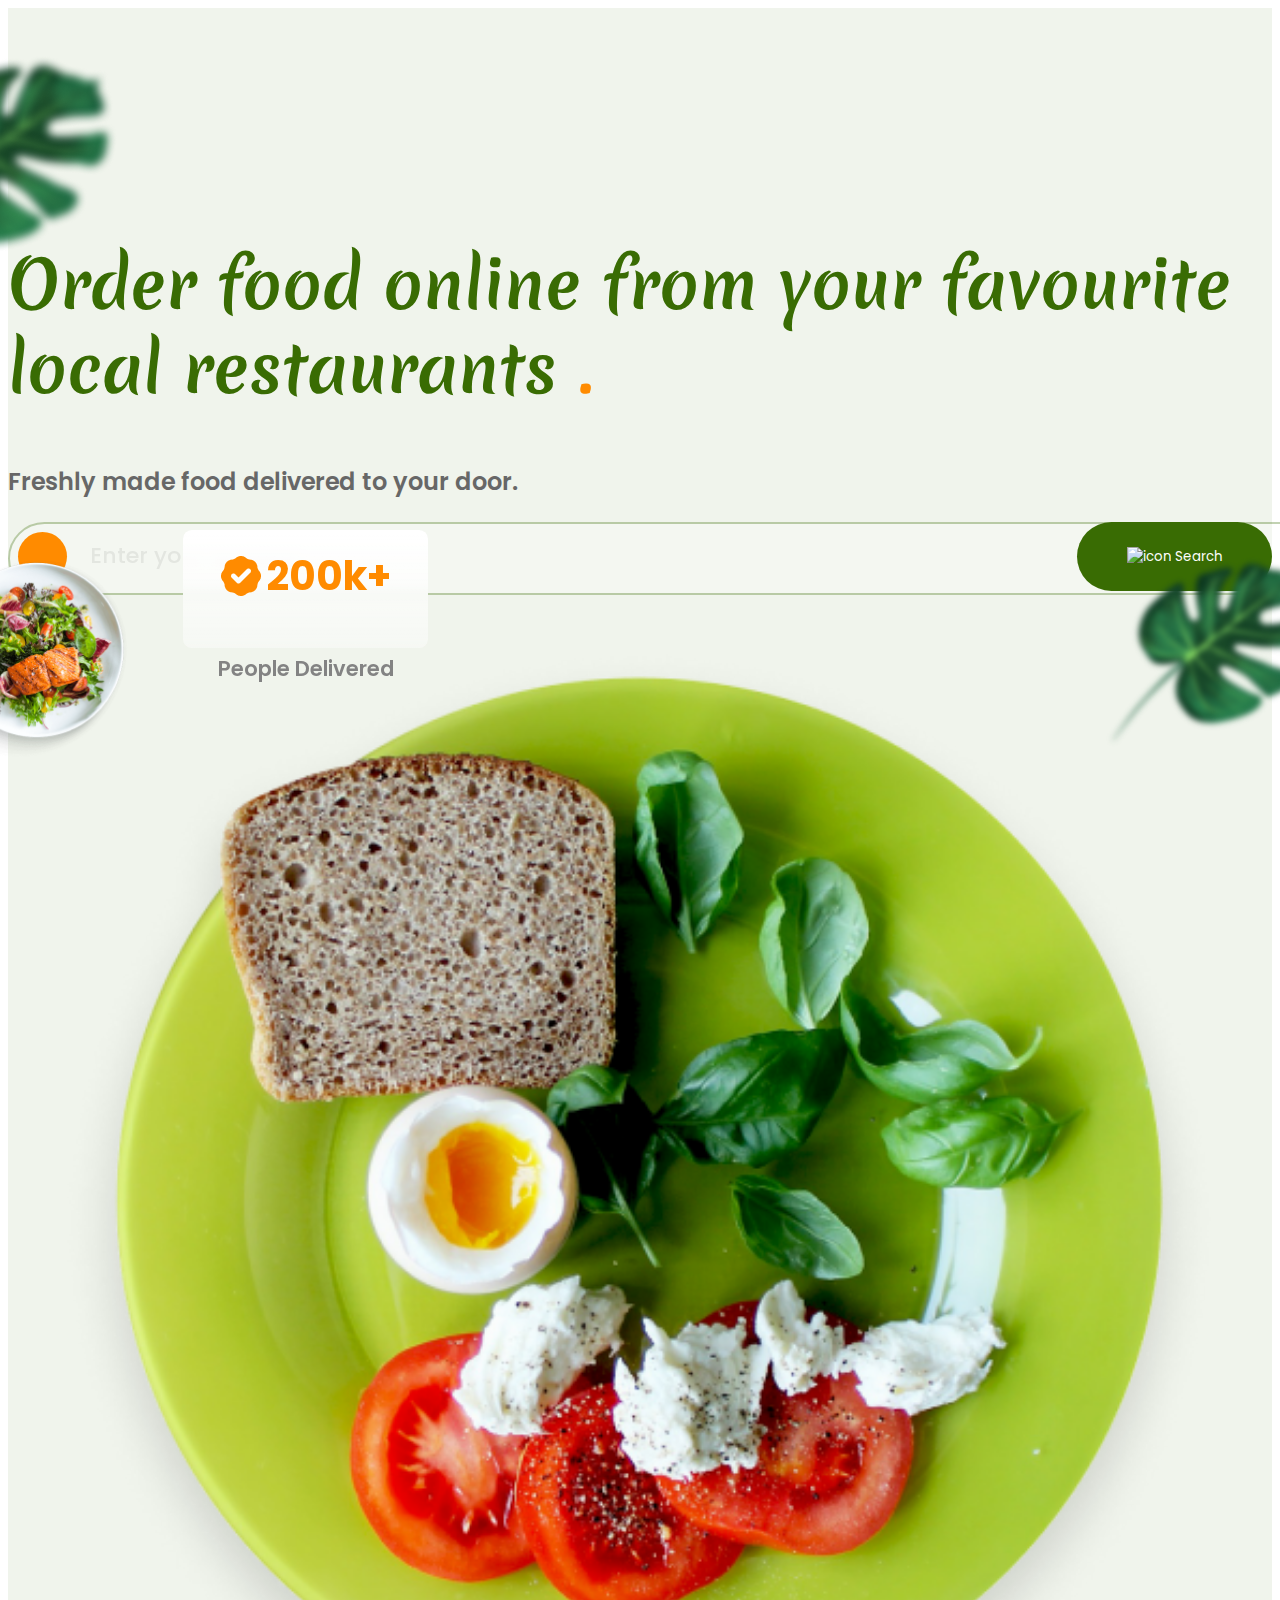
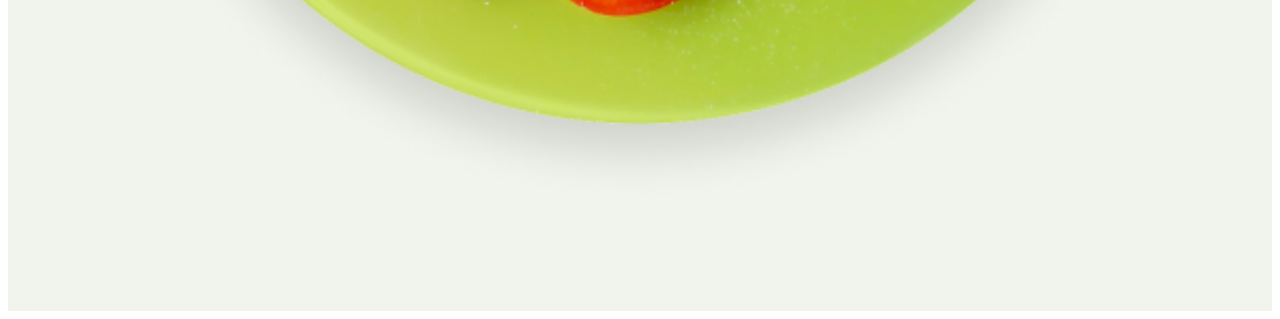
==== inedx.html @ 65acaadd "first commit" ====
<!DOCTYPE html>
<html lang="en">

<head>
    <meta charset="UTF-8">
    <meta http-equiv="X-UA-Compatible" content="IE=edge">
    <meta name="viewport" content="width=device-width, initial-scale=1.0">
    <link rel="stylesheet" href="./style.css">
    <link href="https://cdn.jsdelivr.net/npm/bootstrap@5.0.2/dist/css/bootstrap.min.css" rel="stylesheet"
        integrity="sha384-EVSTQN3/azprG1Anm3QDgpJLIm9Nao0Yz1ztcQTwFspd3yD65VohhpuuCOmLASjC" crossorigin="anonymous">
    <title>FoodTime</title>
</head>

<body>
    <section class="banner">
        <div class="container">
            <div class="row align-items-center">
                <div class="col-md-7 col-sm-12">
                    <div class="banner-left">
                        <img class="banner-left-leaf"
                            src="./assets/leaf.png" alt="">
                        <h2>Order food online from your favourite local restaurants <span>.</span> </h2>
                        <p>Freshly made food delivered to your door.</p>
                        <form class="search-bar">
                            <input type="text" placeholder="Enter your location">
                            <div class="blank-area"></div>
                            <button type="submit"> <img src="./assets/search.png" alt="icon"> Search</button>
                        </form>
                    </div>
                </div>
                <div class="col-md-5 col-sm-12">
                    <div class="banner-right">
                        <div class="banner-img">
                            <div class="delivered-info">
                                <div class="count">
                                    <img src="./assets/Vector.png" alt="check">
                                    <h4> 200k+</h4>
                                </div>
                                <span>People Delivered</span>
                            </div>
                            <div class="food-plate">
                                <img src="./assets/plate.png" alt="">
                            </div>
                            <div class="leaf">
                                <img src="./assets/leaf-two.png" alt="">
                            </div>

                            <img src="./assets/image 1.png" alt="">
                        </div>
                    </div>
                </div>
            </div>
        </div>
    </section>

    <script src="https://cdn.jsdelivr.net/npm/bootstrap@5.0.2/dist/js/bootstrap.bundle.min.js"
        integrity="sha384-MrcW6ZMFYlzcLA8Nl+NtUVF0sA7MsXsP1UyJoMp4YLEuNSfAP+JcXn/tWtIaxVXM"
        crossorigin="anonymous"></script>
</body>

</html>
---- style.css ----
@import url('https://fonts.googleapis.com/css2?family=Merienda:wght@300;400;500;600;700;800;900&display=swap');
@import url('https://fonts.googleapis.com/css2?family=Poppins:wght@300;400;500;600;700;800&display=swap');

.banner {
    background: #F0F4EC;
    padding: 180px 0px 60px 0px;
}

.banner-left h2 {
    font-family: 'Merienda';
    font-style: normal;
    font-weight: 700;
    font-size: 65px;
    line-height: 130%;
    color: #396C03;
}
.banner-left{
    position: relative;
}
.banner-left-leaf {
    position: absolute;
    top: -280px;
    left: -100px;
}

.banner-left p {
    font-family: 'Poppins', sans-serif;
    font-style: normal;
    font-weight: 600;
    font-size: 24px;
    line-height: 140%;
    color: #676767;
}

.banner-left h2 span {
    color: #FF8B00;
}

.banner-img {
    position: relative;
    z-index: 1;
}

.banner-img img {
    width: 100%;
}

form.search-bar {
    position: relative;
}

form.search-bar input {
    width: 100%;
    opacity: 0.3;
    border: 2px solid #396C03;
    border-radius: 120px;
    height: 69px;padding: 0px 80px;
}

form.search-bar input::placeholder {
    font-family: 'Poppins';
    font-style: normal;
    font-weight: 500;
    font-size: 22px;
    line-height: 170%;
    color: #C7C7C7;
}
.blank-area {
    height: 49px;
    width: 49px;
    background: #ff8b00;
    position: absolute;
    left: 10px;
    top: 10px;
    border-radius: 50%;
}
.search-bar button {
    font-family: 'Poppins';
    position: absolute;
    right: 0;
    top: 0px;height: 69px;
    border-radius: 50px;
    background: #396c03;
    color: #fff;
    border: none;
    padding: 0px 50px;

}

.delivered-info {
    position: absolute;
    box-sizing: border-box;
    position: absolute;
    width: 245px;
    height: 118px;
    display: flex;
    flex-direction: column;
    justify-content: center;
    align-items: center;
    background: linear-gradient(180deg, #FFFFFF 0%, rgba(255, 255, 255, 0.4) 100%);
    backdrop-filter: blur(6px);
    border-radius: 8.86914px;
    left: 175px;
    top: -65px;
}

.delivered-info h4 {
    font-family: 'Poppins', sans-serif;
    font-style: normal;
    font-weight: 700;
    font-size: 40px;
    line-height: 130%;
    color: #FF8B00;
}

.delivered-info span {
    font-family: 'Poppins';
    font-style: normal;
    font-weight: 600;
    font-size: 21px;
    line-height: 130%;
    text-align: center;
    color: #838383;

}

.count {
    display: flex;
    justify-content: center;
    align-items: center;
    gap: 5px;
}

.food-plate {
    position: absolute;
    z-index: -1;
    height: 200px;
    width: 200px;
    left: -80px;
    top: -35px;
}

.food-plate img {
    width: 100%;
}

.leaf {
    position: absolute;
    z-index: -1;
    width: 288px;
    height: 288px;
    right: -63px;
    filter: blur(2.5px);
    transform: rotate(5deg);
    top: -100px;
}
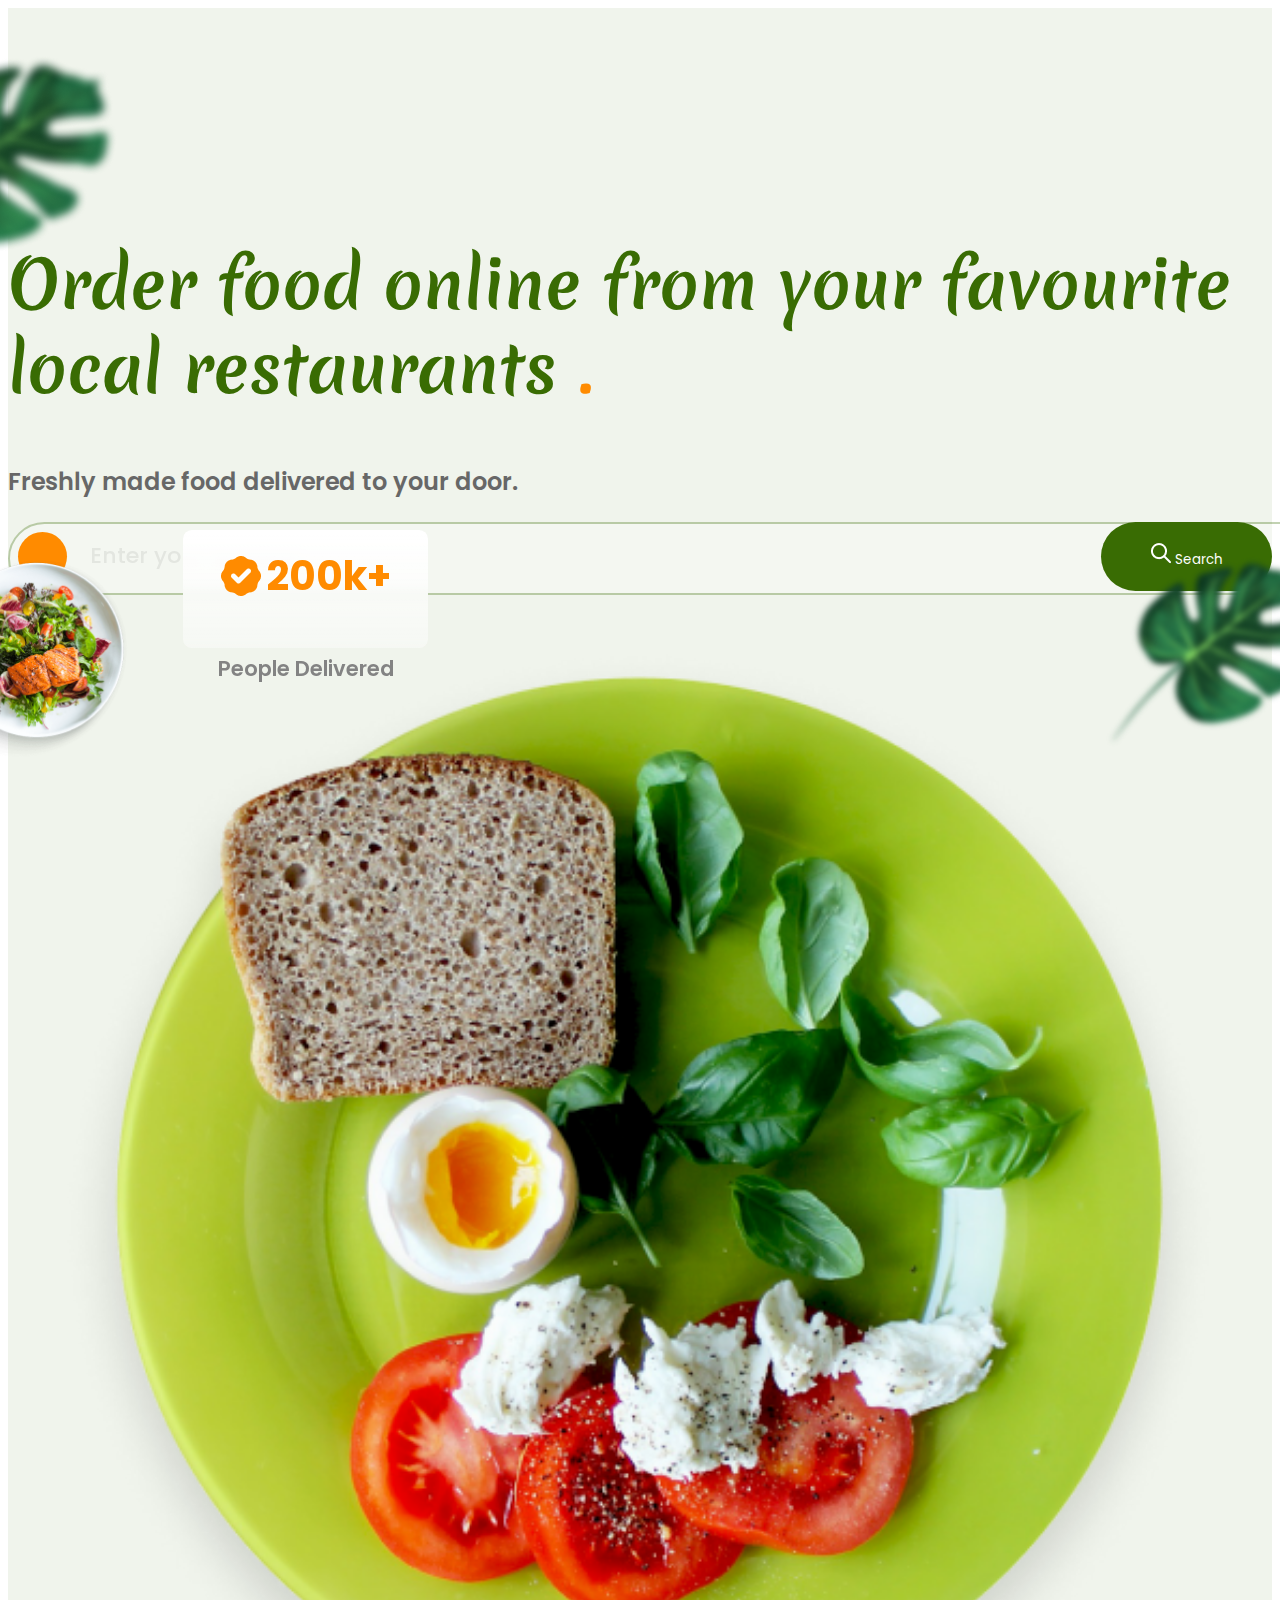
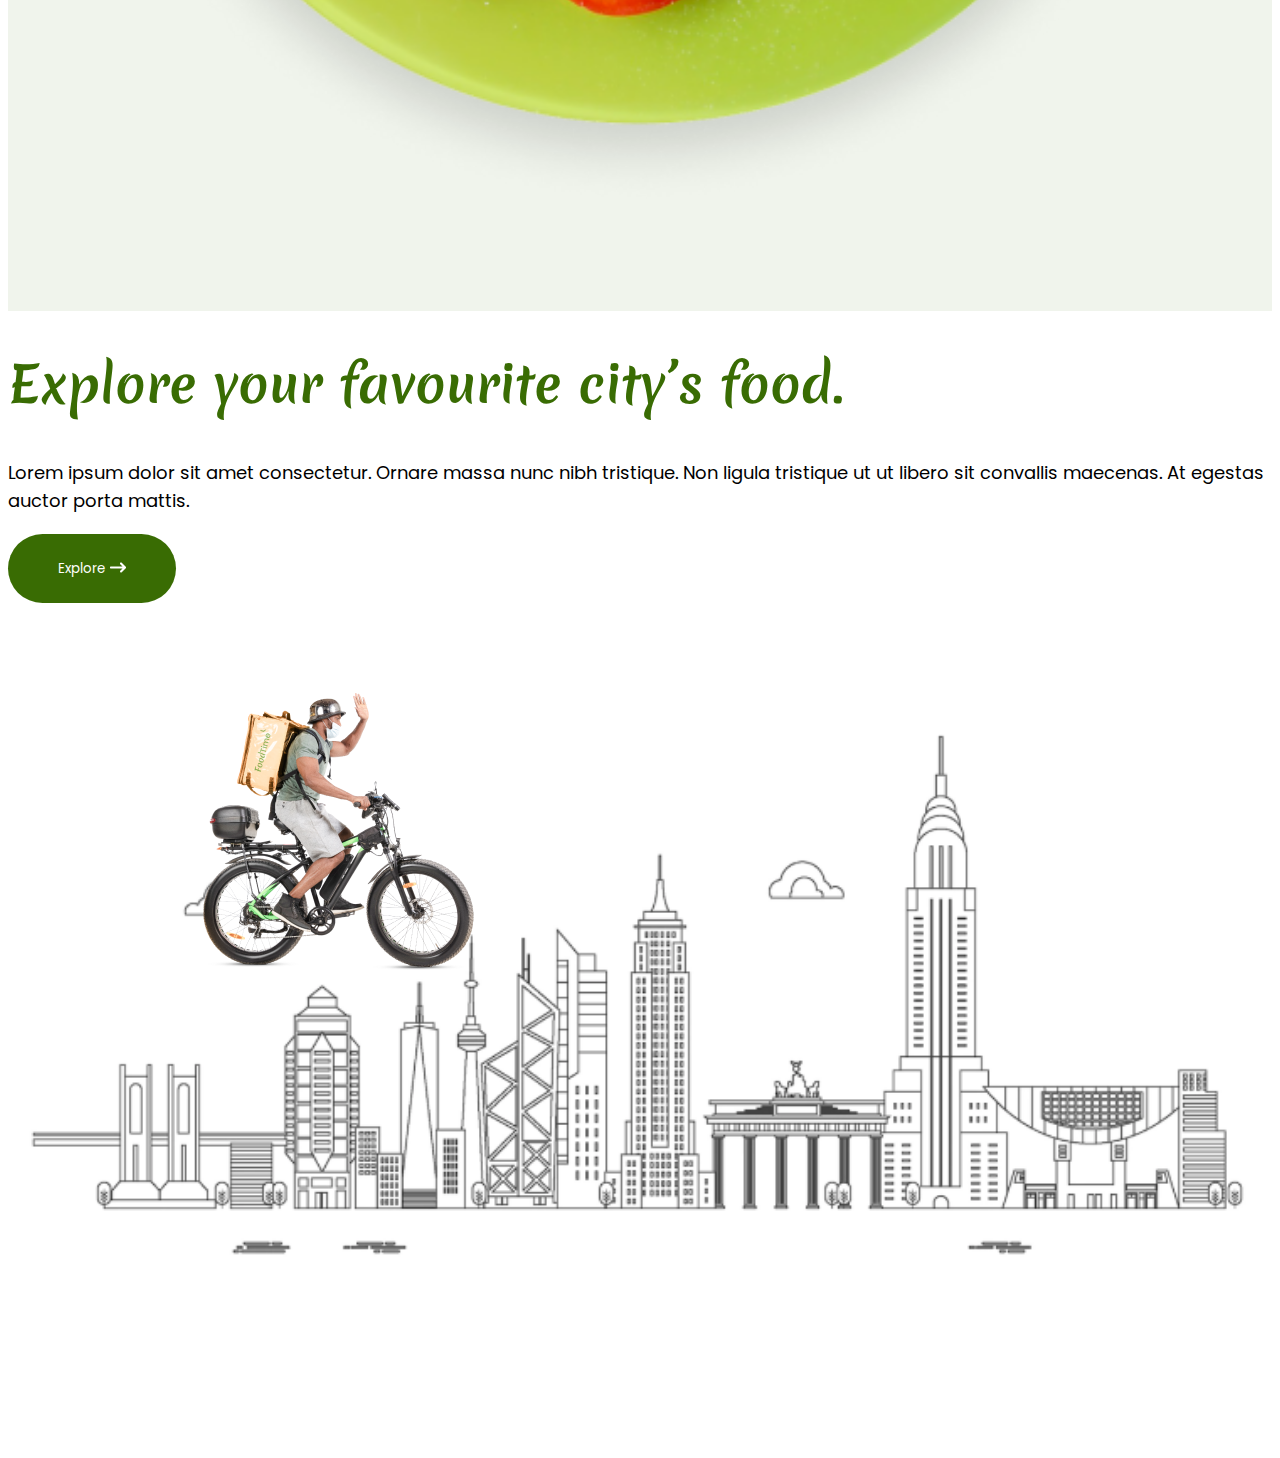
==== commit 15a08695: "Added about section" ====
--- a/inedx.html
+++ b/inedx.html
@@ -53,6 +53,28 @@
         </div>
     </section>
 
+    <section>
+        <div class="container">
+            <div class="row align-items-center">
+                <div class="col-md-6">
+                    <div class="about-left">
+                        <h2>Explore your favourite city’s food.</h2>
+                        <p>Lorem ipsum dolor sit amet consectetur. Ornare massa nunc nibh tristique. Non ligula tristique ut ut libero sit convallis maecenas. At egestas auctor porta mattis.</p>
+                        <button>Explore <img src="./assets/arrow.png" alt="arrow"></button>
+                    </div>
+                </div>
+                <div class="col-md-6">
+                    <div class="about-right">
+                        <img src="./assets/image 2.png" alt="">
+                        <div class="cycle">
+                            <img src="./assets/cycle.png" alt="">
+                        </div>
+                    </div>
+                </div>
+            </div>
+        </div>
+    </section>
+
     <script src="https://cdn.jsdelivr.net/npm/bootstrap@5.0.2/dist/js/bootstrap.bundle.min.js"
         integrity="sha384-MrcW6ZMFYlzcLA8Nl+NtUVF0sA7MsXsP1UyJoMp4YLEuNSfAP+JcXn/tWtIaxVXM"
         crossorigin="anonymous"></script>
--- a/style.css
+++ b/style.css
@@ -1,6 +1,6 @@
 @import url('https://fonts.googleapis.com/css2?family=Merienda:wght@300;400;500;600;700;800;900&display=swap');
 @import url('https://fonts.googleapis.com/css2?family=Poppins:wght@300;400;500;600;700;800&display=swap');
-
+/* Banner */
 .banner {
     background: #F0F4EC;
     padding: 180px 0px 60px 0px;
@@ -153,4 +153,48 @@
     filter: blur(2.5px);
     transform: rotate(5deg);
     top: -100px;
+}
+/* Banner */
+
+.about{
+    padding: 60px 0px;
+}
+
+.about-right {
+    position: relative;
+}
+
+.about-right img {
+    width: 100%;
+}
+
+.cycle {
+    position: absolute;
+    top: 0;
+}
+
+.about-left h2 {
+    font-family: 'Merienda';
+    font-style: normal;
+    font-weight: 700;
+    font-size: 50px;
+    line-height: 130%;
+    color: #396C03;
+}
+
+.about-left p {
+    font-family: 'Poppins';
+    font-style: normal;
+    font-weight: 400;
+    font-size: 18px;
+    line-height: 160%;
+}
+.about-left button {
+    font-family: 'Poppins';
+    height: 69px;
+    border-radius: 50px;
+    background: #396c03;
+    color: #fff;
+    border: none;
+    padding: 0px 50px;
 }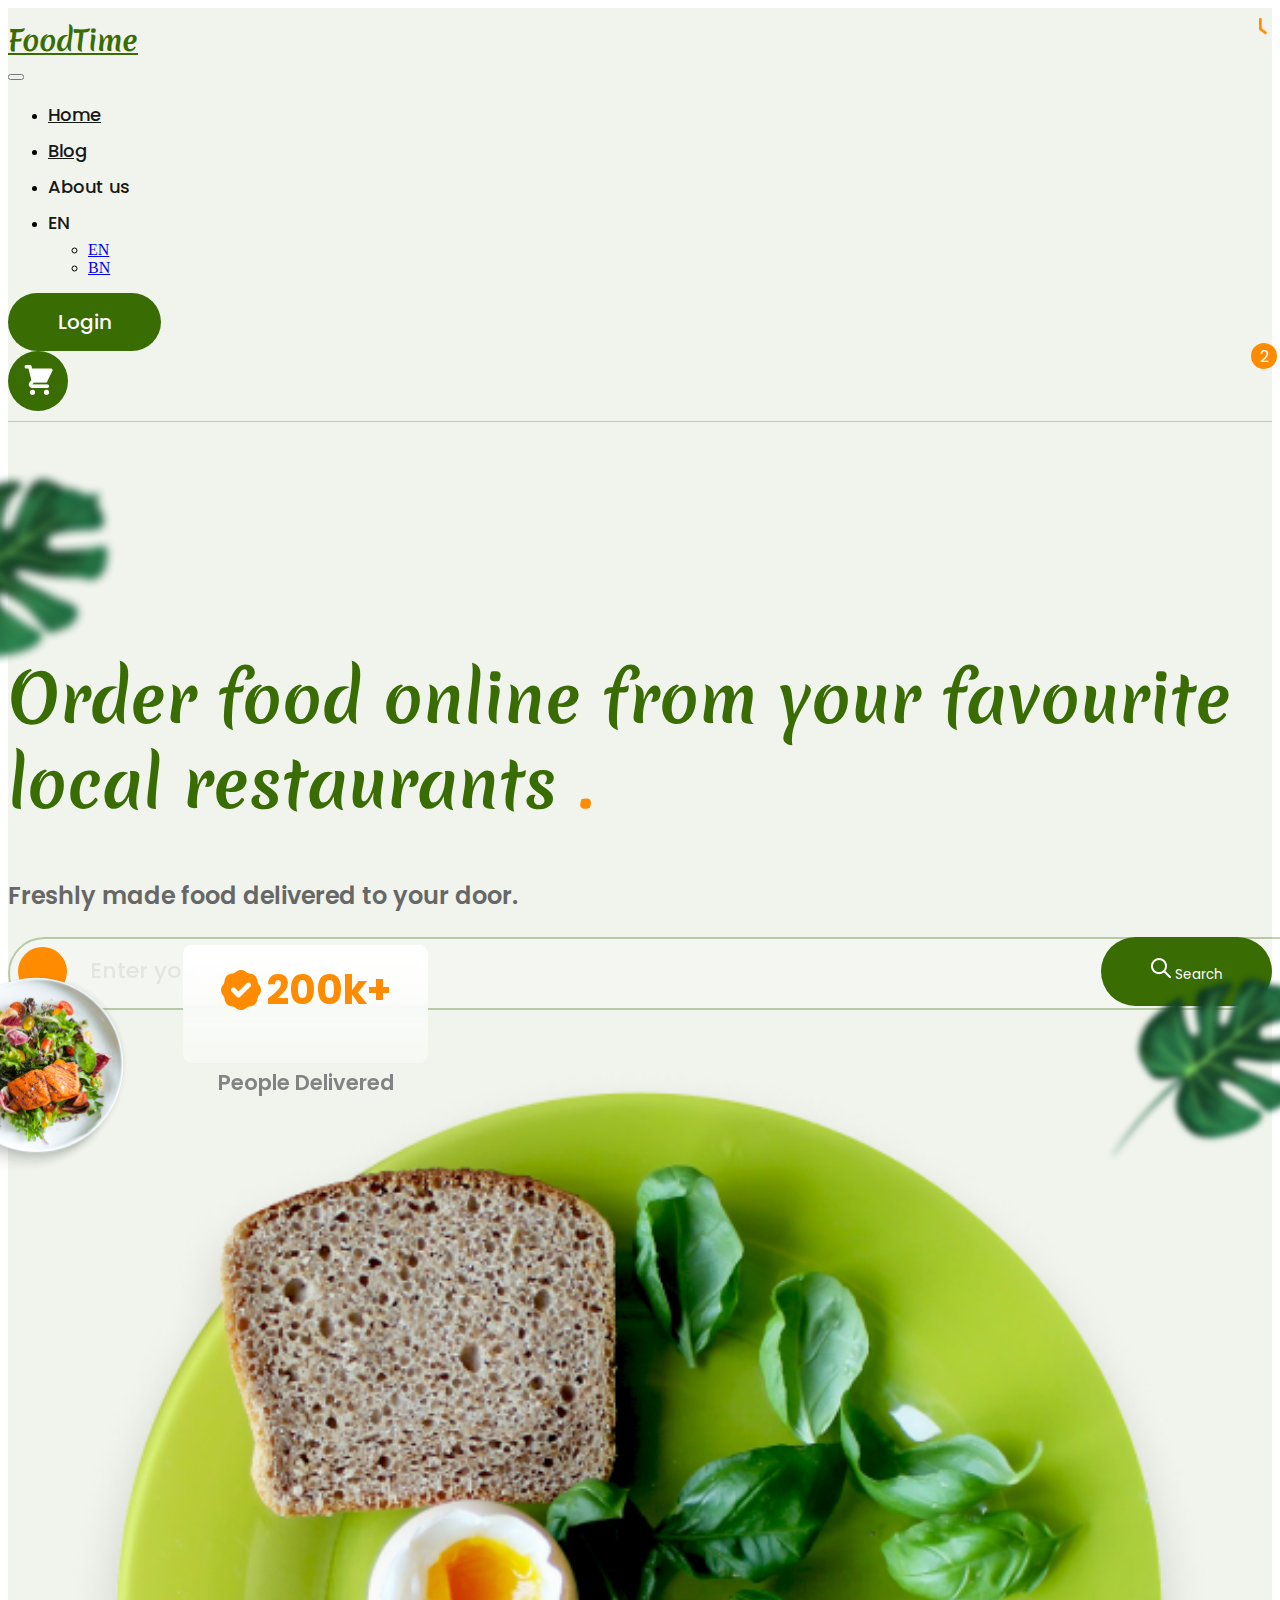
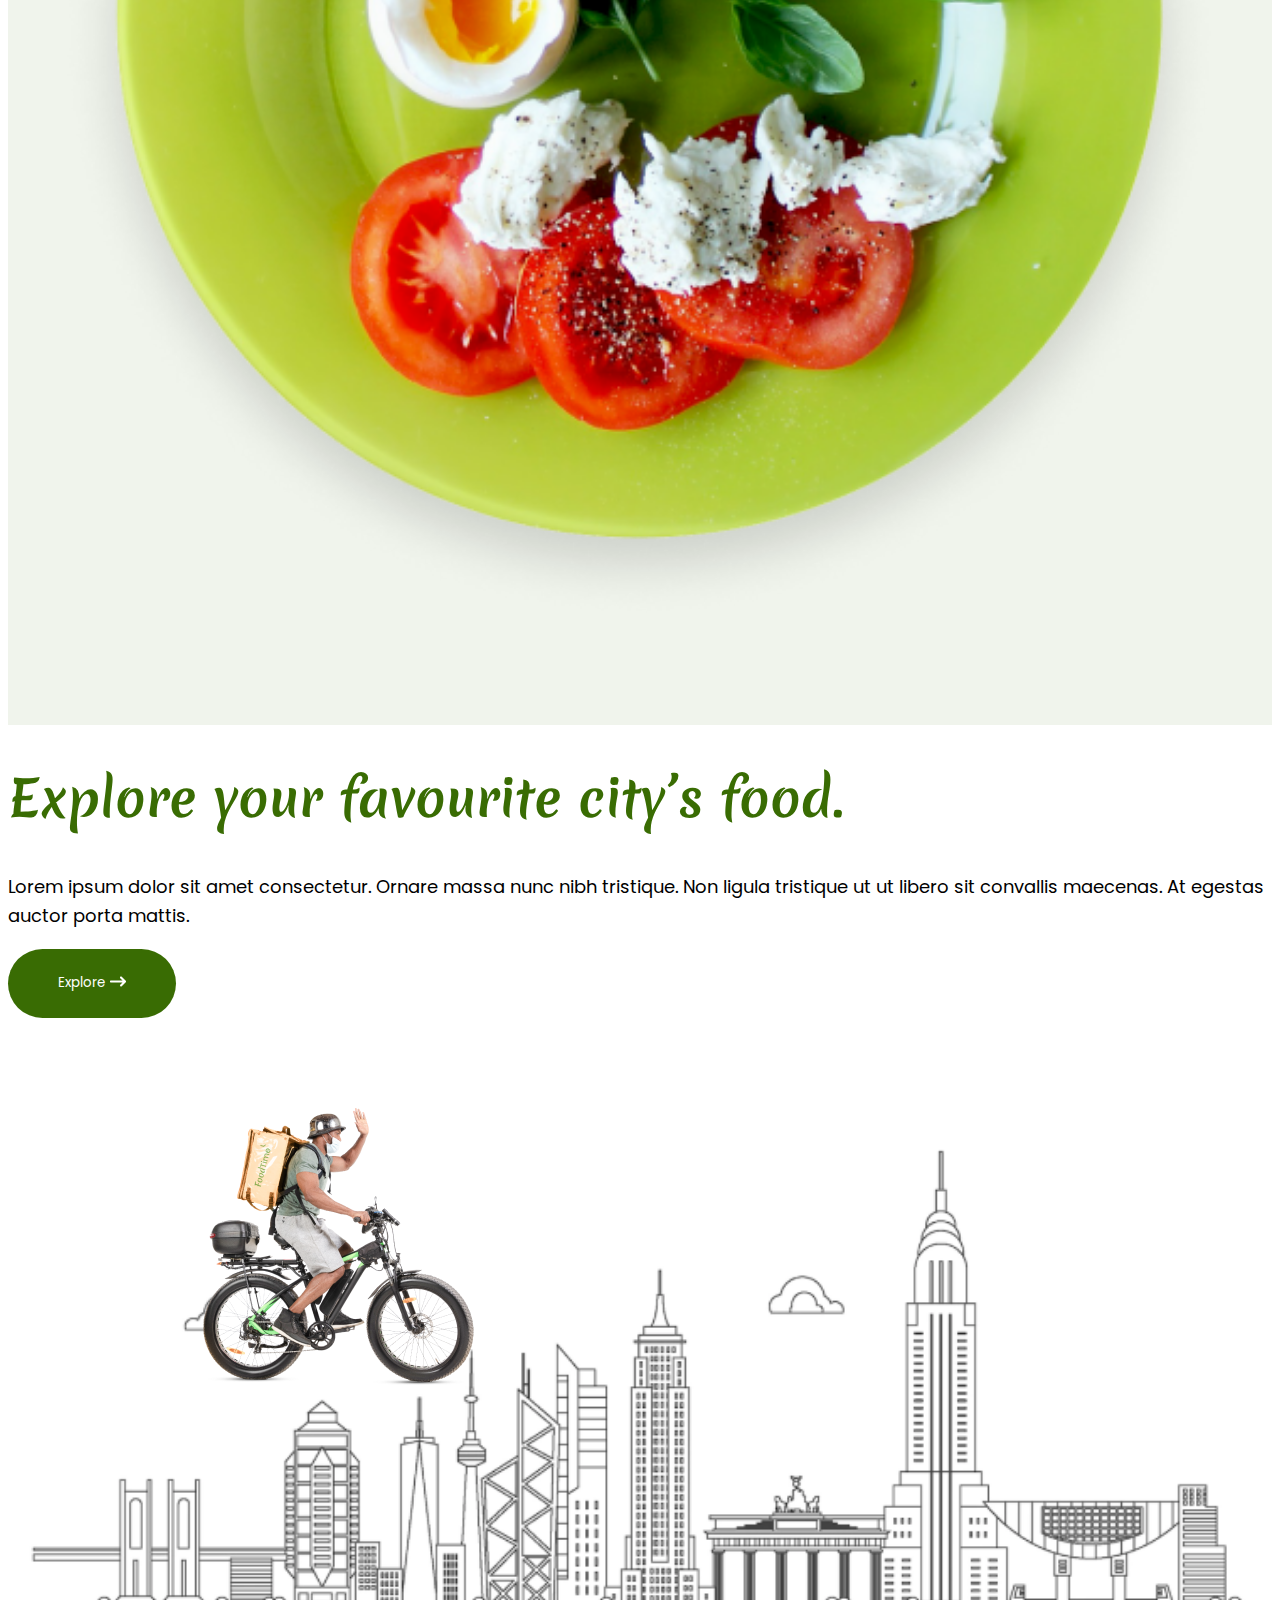
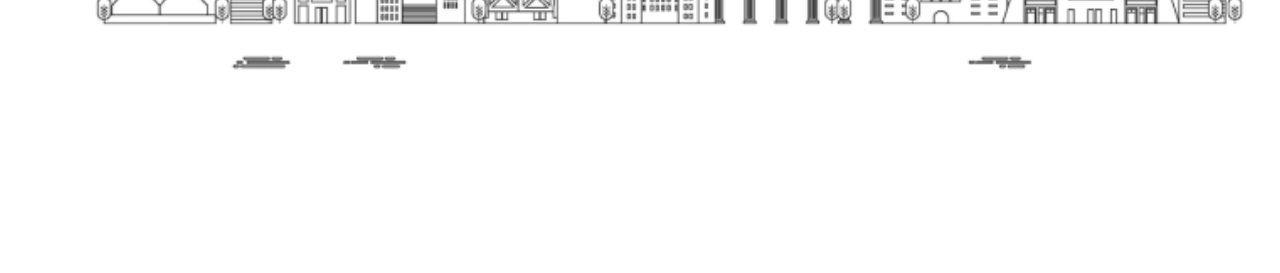
==== commit cdc4e516: "Added Header" ====
--- a/inedx.html
+++ b/inedx.html
@@ -12,13 +12,60 @@
 </head>
 
 <body>
+    <header class="header">
+        <div class="container">
+            <nav class="navbar navbar-expand-lg navbar-light">
+                <div class="container-fluid">
+                    <div class="brand-logo">
+                        <a class="navbar-brand fw-bold" href="#">FoodTime</a>
+                        <img src="./assets/brand-item.png" alt="">
+                    </div>
+                    <button class="navbar-toggler" type="button" data-bs-toggle="collapse"
+                        data-bs-target="#navbarSupportedContent" aria-controls="navbarSupportedContent"
+                        aria-expanded="false" aria-label="Toggle navigation">
+                        <span class="navbar-toggler-icon"></span>
+                    </button>
+                    <div class="collapse navbar-collapse" id="navbarSupportedContent">
+                        <ul class="navbar-nav mx-auto mb-2 mb-lg-0">
+                            <li class="nav-item">
+                                <a class="nav-link active" aria-current="page" href="#">Home</a>
+                            </li>
+                            <li class="nav-item">
+                                <a class="nav-link" href="#">Blog</a>
+                            </li>
+                            <li class="nav-item">
+                                <a class="nav-link">About us</a>
+                            </li>
+                            <li class="nav-item dropdown">
+                                <a class="nav-link dropdown-toggle" shref="#" id="navbarDropdown" role="button"
+                                    data-bs-toggle="dropdown" aria-expanded="false">
+                                    EN
+                                </a>
+                                <ul class="dropdown-menu" aria-labelledby="navbarDropdown">
+                                    <li><a class="dropdown-item" href="#">EN</a></li>
+                                    <li><a class="dropdown-item" href="#">BN</a></li>
+                                </ul>
+                            </li>
+
+                        </ul>
+                        <button class="login-btn">Login</button>
+                        <div class="cart">
+                            <button><img src="./assets/cart.png" alt=""></button>
+                            <div class="cart-count">
+                                <span>2</span>
+                            </div>
+                        </div>
+                    </div>
+                </div>
+            </nav>
+        </div>
+    </header>
     <section class="banner">
         <div class="container">
             <div class="row align-items-center">
-                <div class="col-md-7 col-sm-12">
+                <div class="col-lg-7 col-md-12 col-sm-12">
                     <div class="banner-left">
-                        <img class="banner-left-leaf"
-                            src="./assets/leaf.png" alt="">
+                        <img class="banner-left-leaf" src="./assets/leaf.png" alt="">
                         <h2>Order food online from your favourite local restaurants <span>.</span> </h2>
                         <p>Freshly made food delivered to your door.</p>
                         <form class="search-bar">
@@ -28,7 +75,7 @@
                         </form>
                     </div>
                 </div>
-                <div class="col-md-5 col-sm-12">
+                <div class="col-lg-5 col-md-12 col-sm-12">
                     <div class="banner-right">
                         <div class="banner-img">
                             <div class="delivered-info">
@@ -59,7 +106,8 @@
                 <div class="col-md-6">
                     <div class="about-left">
                         <h2>Explore your favourite city’s food.</h2>
-                        <p>Lorem ipsum dolor sit amet consectetur. Ornare massa nunc nibh tristique. Non ligula tristique ut ut libero sit convallis maecenas. At egestas auctor porta mattis.</p>
+                        <p>Lorem ipsum dolor sit amet consectetur. Ornare massa nunc nibh tristique. Non ligula
+                            tristique ut ut libero sit convallis maecenas. At egestas auctor porta mattis.</p>
                         <button>Explore <img src="./assets/arrow.png" alt="arrow"></button>
                     </div>
                 </div>
--- a/style.css
+++ b/style.css
@@ -1,5 +1,96 @@
 @import url('https://fonts.googleapis.com/css2?family=Merienda:wght@300;400;500;600;700;800;900&display=swap');
 @import url('https://fonts.googleapis.com/css2?family=Poppins:wght@300;400;500;600;700;800&display=swap');
+/* Header */
+.header {
+    background: #F0F4EC;
+    border-bottom: 1px solid #C4C4C4;
+    padding: 10px 0px;
+}
+
+.navbar .navbar-nav .nav-link {
+    font-family: 'Poppins';
+    font-style: normal;
+    font-weight: 500;
+    font-size: 18px;
+    line-height: 200%;
+    color: #3F3F3F;
+    margin-right: 30px;
+}
+
+.navbar-light .navbar-nav .nav-link {
+    color: rgb(24 24 23) !important;
+}
+
+.brand-logo {
+    position: relative;
+}
+
+.brand-logo img {
+    position: absolute;
+    height: 17px;
+    right: 5px;
+}
+
+.brand-logo a {
+    font-family: 'Merienda';
+    font-style: normal;
+    font-weight: 700;
+    font-size: 28.3446px;
+    line-height: 160%;
+    color: #396C03 !important;
+}
+
+.btn-outline-dark {
+    border-radius: 0;
+}
+
+.btn-outline-dark:focus {
+    box-shadow: none;
+}
+
+.cart {
+    position: relative;
+}
+
+.cart-count {
+    position: absolute;
+    right: -5px;
+    top: -8px;
+    background: #ff8b00;
+    height: 26px;
+    width: 26px;
+    display: flex;
+    justify-content: center;
+    align-items: center;
+    border-radius: 50%;
+    color: #fff;
+    font-family: 'Poppins';
+}
+
+.cart button {
+    width: 60px;
+    height: 60px;
+    background: #396C03;
+    border-radius: 50%;
+    border: none;
+}
+
+.login-btn {
+    padding: 12px 50px;
+    border-radius: 30px;
+    margin-right: 10px;
+    background: #396c03;
+    border: none;
+    color: #fff;
+    font-family: 'Poppins';
+    font-style: normal;
+    font-weight: 500;
+    font-size: 20px;
+    line-height: 170%;
+}
+
+
+/* Header */
 /* Banner */
 .banner {
     background: #F0F4EC;
@@ -14,9 +105,11 @@
     line-height: 130%;
     color: #396C03;
 }
-.banner-left{
-    position: relative;
-}
+
+.banner-left {
+    position: relative;
+}
+
 .banner-left-leaf {
     position: absolute;
     top: -280px;
@@ -54,7 +147,8 @@
     opacity: 0.3;
     border: 2px solid #396C03;
     border-radius: 120px;
-    height: 69px;padding: 0px 80px;
+    height: 69px;
+    padding: 0px 80px;
 }
 
 form.search-bar input::placeholder {
@@ -65,6 +159,7 @@
     line-height: 170%;
     color: #C7C7C7;
 }
+
 .blank-area {
     height: 49px;
     width: 49px;
@@ -74,11 +169,13 @@
     top: 10px;
     border-radius: 50%;
 }
+
 .search-bar button {
     font-family: 'Poppins';
     position: absolute;
     right: 0;
-    top: 0px;height: 69px;
+    top: 0px;
+    height: 69px;
     border-radius: 50px;
     background: #396c03;
     color: #fff;
@@ -154,9 +251,10 @@
     transform: rotate(5deg);
     top: -100px;
 }
+
 /* Banner */
 
-.about{
+.about {
     padding: 60px 0px;
 }
 
@@ -171,6 +269,7 @@
 .cycle {
     position: absolute;
     top: 0;
+    animation: myAnim 1s ease-out 0s infinite alternate both;
 }
 
 .about-left h2 {
@@ -189,12 +288,48 @@
     font-size: 18px;
     line-height: 160%;
 }
+
 .about-left button {
     font-family: 'Poppins';
+
     height: 69px;
     border-radius: 50px;
     background: #396c03;
     color: #fff;
     border: none;
     padding: 0px 50px;
+}
+
+@media screen and (max-width: 768px) {
+    .banner {
+        padding: 40px 0px 0px 0px;
+    }
+    .banner-left-leaf {
+        display: none;
+    }
+    .banner-right {
+        margin-top: 110px;
+    }
+    .leaf {
+        right: 0px;
+    }
+    .food-plate {
+        left: -10px;
+    }
+    .delivered-info {
+        left: 220px;
+        top: -50px;
+    }
+}
+
+
+
+@keyframes myAnim {
+    0% {
+        transform: translateX(-100px);
+    }
+
+    100% {
+        transform: translateX(200px);
+    }
 }